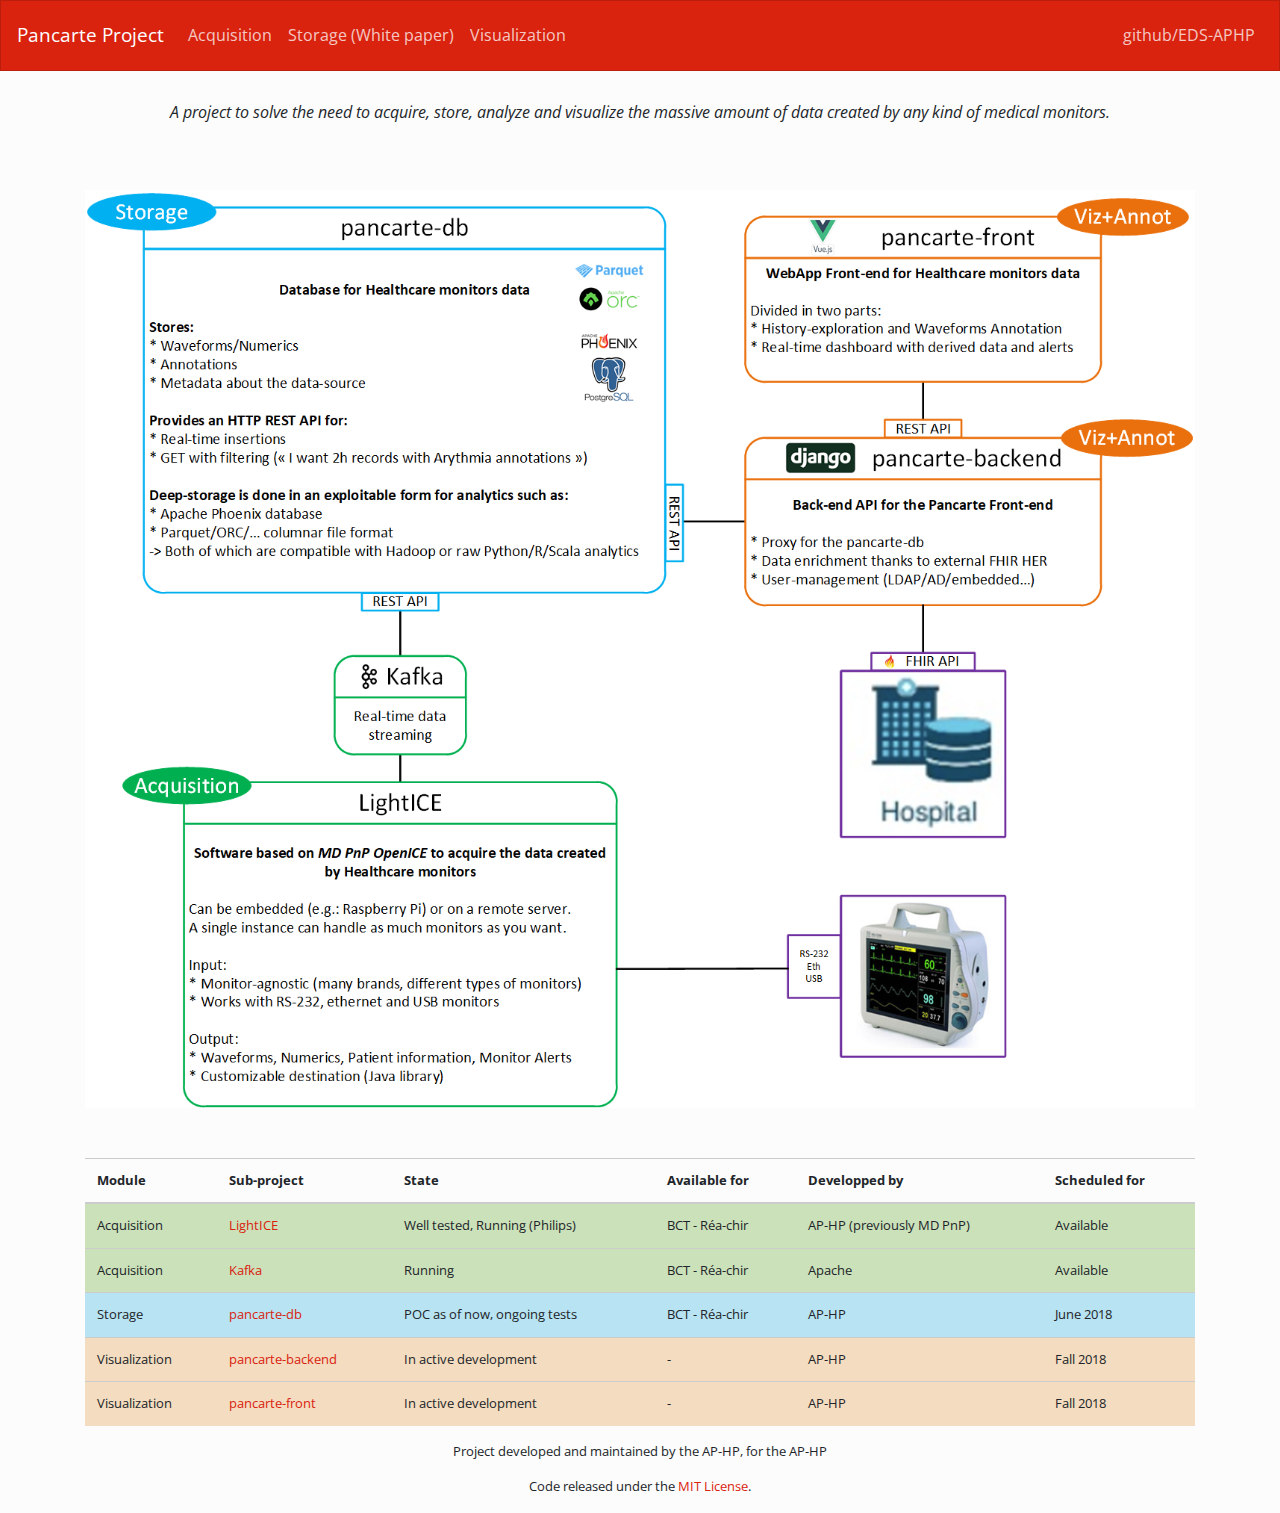
==== index.html @ abb9ab84 "First page" ====
<!DOCTYPE html>
<html lang="en">
  <head>
    <meta charset="utf-8">
    <title></title>
    <meta name="viewport" content="width=device-width, initial-scale=1">
    <meta http-equiv="X-UA-Compatible" content="IE=edge" />
    <link rel="stylesheet" href="bootstrap.min.css" media="screen">
    <link rel="stylesheet" href="custom.css">
  </head>
  <body>
    <div class="navbar navbar-expand-lg fixed-top navbar-dark bg-primary" style="font-size:1.2em">
        <a class="navbar-brand" style="color:#fff;font-size:1.2rem">Pancarte Project</a>
        <button class="navbar-toggler" type="button" data-toggle="collapse" data-target="#navbarColor01" aria-controls="navbarColor01" aria-expanded="false" aria-label="Toggle navigation">
          <span class="navbar-toggler-icon"></span>
        </button>
        <div class="collapse navbar-collapse" id="navbarColor01">
          <ul class="navbar-nav">
            <li class="nav-item">
            <a class="nav-link" href="acquisition.html">Acquisition</a>
            </li>
            <li class="nav-item">
              <a class="nav-link" href="storage.html">Storage (White paper)</a>
            </li>
            <li class="nav-item">
              <a class="nav-link" href="visualization.html">Visualization</a>
	    </li>
	  </ul>

          <ul class="nav navbar-nav ml-auto">
            <li class="nav-item">
              <a class="nav-link" href="https://github.com/EDS-APHP" target="_blank">github/EDS-APHP</a>
            </li>
          </ul>

        </div>
    </div>

    <div class="container">
      <div class="bs-docs-section clearfix" style="margin-top:100px;">


        <!-- Blockquotes -->

        <div class="row">
          <div class="col-lg-12">
            <div class="bs-component">
              <blockquote class="blockquote">
                <p class="mb-0 text-center"><i>A project to solve the need to acquire, store, analyze and visualize the massive amount of data created by any kind of medical monitors.</i></p>
              </blockquote>
            </div>
          </div>
        </div>
      </div>
      
      <img style="margin-top: 50px; margin-bottom: 50px;" src="global.v2-notitle.png" class="img-fluid" alt="Pancarte Architecture" usemap="#archilinks">

      <map name="archilinks">
        <area shape="rect" coords="334,620,510,756" href="acquisition.html"> <!-- Kafka -->
        <area shape="rect" coords="130,790,713,1228" href="acquisition.html"> <!-- LightICE -->
        <area shape="rect" coords="940,940,1234,1160" href="acquisition.html"> <!-- Monitor -->
        <area shape="rect" coords="77,20,778,564" href="storage.html"> <!-- Storage -->
        <area shape="rect" coords="882,10,1362,258" href="visualization.html"> <!-- pancarte-front -->
        <area shape="rect" coords="882,330,1362,560" href="visualization.html"> <!-- pancarte-backend -->
        <area shape="rect" coords="1010,640,1235,865" href="visualization.html"> <!-- Hospital -->
      </map>

      <table class="table table-hover">
        <thead>
          <tr>
            <th scope="col">Module</th>
            <th scope="col">Sub-project</th>
            <th scope="col">State</th>
            <th scope="col">Available for</th>
            <th scope="col">Developped by</th>
            <th scope="col">Scheduled for</th>
          </tr>
        </thead>
        <tbody>
          <tr class="table-success">
            <td>Acquisition</td>
            <td><a target="_blank" href="https://github.com/EDS-APHP/LightICE">LightICE</a></td>
            <td>Well tested, Running (Philips)</td>
            <td>BCT - Réa-chir</td>
            <td>AP-HP (previously MD PnP)</td>
            <td>Available</td>
          </tr>
          <tr class="table-success">
            <td>Acquisition</td>
            <td><a target="_blank" href="https://kafka.apache.org">Kafka</a></td>
            <td>Running</td>
            <td>BCT - Réa-chir</td>
            <td>Apache</td>
            <td>Available</td>
          </tr>
          <tr class="table-info">
            <td>Storage</td>
            <td><a target="_blank" href="https://github.com/EDS-APHP/pancarte-db">pancarte-db</a></td>
            <td>POC as of now, ongoing tests</td>
            <td>BCT - Réa-chir</td>
            <td>AP-HP</td>
            <td>June 2018</td>
          </tr>
          <tr class="table-danger">
            <td>Visualization</td>
            <td><a target="_blank" href="https://github.com/EDS-APHP/pancarte-backend">pancarte-backend</a></td>
            <td>In active development</td>
            <td>-</td>
            <td>AP-HP</td>
            <td>Fall 2018</td>
          </tr>
          <tr class="table-danger">
            <td>Visualization</td>
            <td><a target="_blank" href="https://github.com/EDS-APHP/pancarte-front">pancarte-front</a></td>
            <td>In active development</td>
            <td>-</td>
            <td>AP-HP</td>
            <td>Fall 2018</td>
          </tr>
        </tbody>
      </table> 

      <footer id="footer">
        <div class="row">
          <div class="col-lg-12 text-center">
            <p>Project developed and maintained by the AP-HP, for the AP-HP</p>
            <p>Code released under the <a href="https://opensource.org/licenses/MIT">MIT License</a>.</p>
          </div>
        </div>
      </footer>
    </div>

    <script src="jquery.min.js"></script>
    <script src="bootstrap.min.js"></script>
    <script src="custom.js"></script>
    <script type="text/javascript">
      imageMapResize();
    </script>
  </body>
</html>
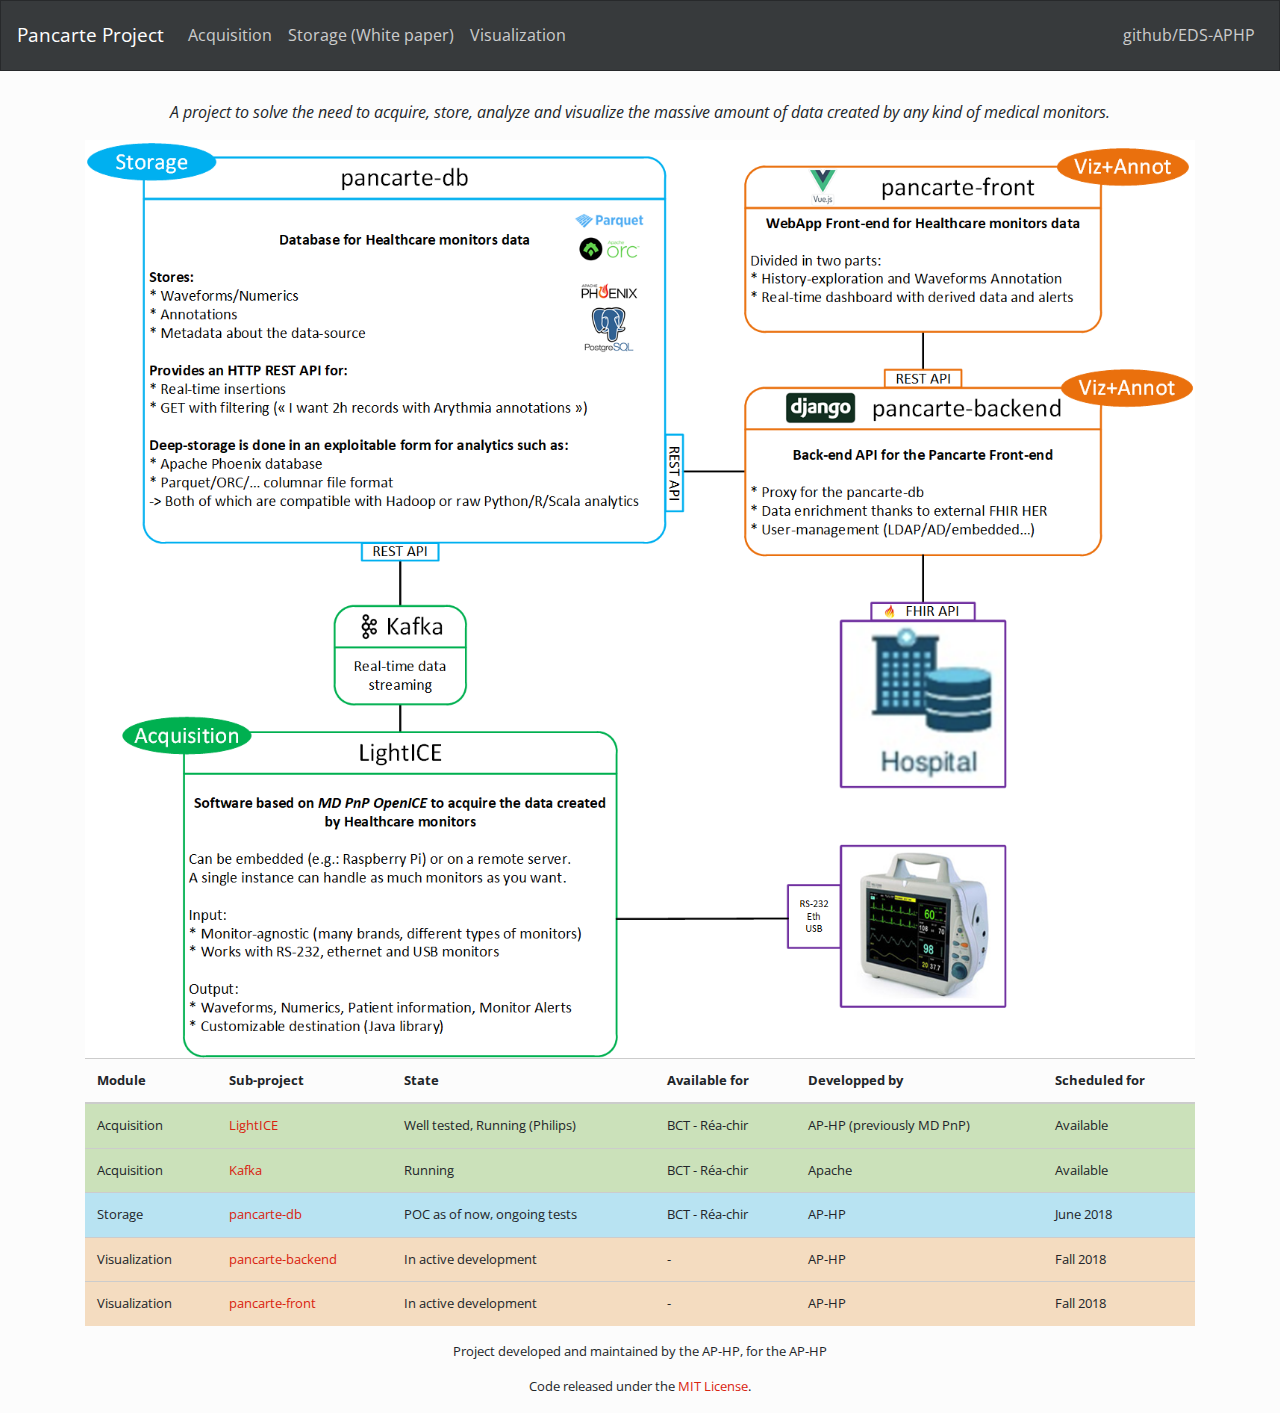
==== commit 657243e4: "Update" ====
--- a/index.html
+++ b/index.html
@@ -2,19 +2,20 @@
 <html lang="en">
   <head>
     <meta charset="utf-8">
-    <title></title>
+    <meta name="robots" content="noindex">
+    <title>Pancarte</title>
     <meta name="viewport" content="width=device-width, initial-scale=1">
     <meta http-equiv="X-UA-Compatible" content="IE=edge" />
     <link rel="stylesheet" href="bootstrap.min.css" media="screen">
     <link rel="stylesheet" href="custom.css">
   </head>
   <body>
-    <div class="navbar navbar-expand-lg fixed-top navbar-dark bg-primary" style="font-size:1.2em">
-        <a class="navbar-brand" style="color:#fff;font-size:1.2rem">Pancarte Project</a>
-        <button class="navbar-toggler" type="button" data-toggle="collapse" data-target="#navbarColor01" aria-controls="navbarColor01" aria-expanded="false" aria-label="Toggle navigation">
+    <div class="navbar navbar-expand-lg fixed-top navbar-dark bg-dark" style="font-size:1.2em">
+        <a href="index.html" class="navbar-brand" style="color:#fff;font-size:1.2rem">Pancarte Project</a>
+        <button class="navbar-toggler" type="button" data-toggle="collapse" data-target="#navbarColor02" aria-controls="navbarColor02" aria-expanded="false" aria-label="Toggle navigation">
           <span class="navbar-toggler-icon"></span>
         </button>
-        <div class="collapse navbar-collapse" id="navbarColor01">
+        <div class="collapse navbar-collapse" id="navbarColor02">
           <ul class="navbar-nav">
             <li class="nav-item">
             <a class="nav-link" href="acquisition.html">Acquisition</a>
@@ -24,24 +25,19 @@
             </li>
             <li class="nav-item">
               <a class="nav-link" href="visualization.html">Visualization</a>
-	    </li>
-	  </ul>
-
+      	    </li>
+      	  </ul>
           <ul class="nav navbar-nav ml-auto">
             <li class="nav-item">
               <a class="nav-link" href="https://github.com/EDS-APHP" target="_blank">github/EDS-APHP</a>
             </li>
           </ul>
-
         </div>
     </div>
 
     <div class="container">
       <div class="bs-docs-section clearfix" style="margin-top:100px;">
-
-
-        <!-- Blockquotes -->
-
+        <title>The Pancarte Open Source Project</title>
         <div class="row">
           <div class="col-lg-12">
             <div class="bs-component">
@@ -52,8 +48,8 @@
           </div>
         </div>
       </div>
-      
-      <img style="margin-top: 50px; margin-bottom: 50px;" src="global.v2-notitle.png" class="img-fluid" alt="Pancarte Architecture" usemap="#archilinks">
+      <title>Overall architecture</title>
+      <img src="global.v2-notitle.png" class="img-fluid" alt="Pancarte Architecture" usemap="#archilinks">
 
       <map name="archilinks">
         <area shape="rect" coords="334,620,510,756" href="acquisition.html"> <!-- Kafka -->
@@ -65,6 +61,7 @@
         <area shape="rect" coords="1010,640,1235,865" href="visualization.html"> <!-- Hospital -->
       </map>
 
+      <title>Project timeline</title>
       <table class="table table-hover">
         <thead>
           <tr>
@@ -118,7 +115,7 @@
             <td>Fall 2018</td>
           </tr>
         </tbody>
-      </table> 
+      </table>
 
       <footer id="footer">
         <div class="row">
